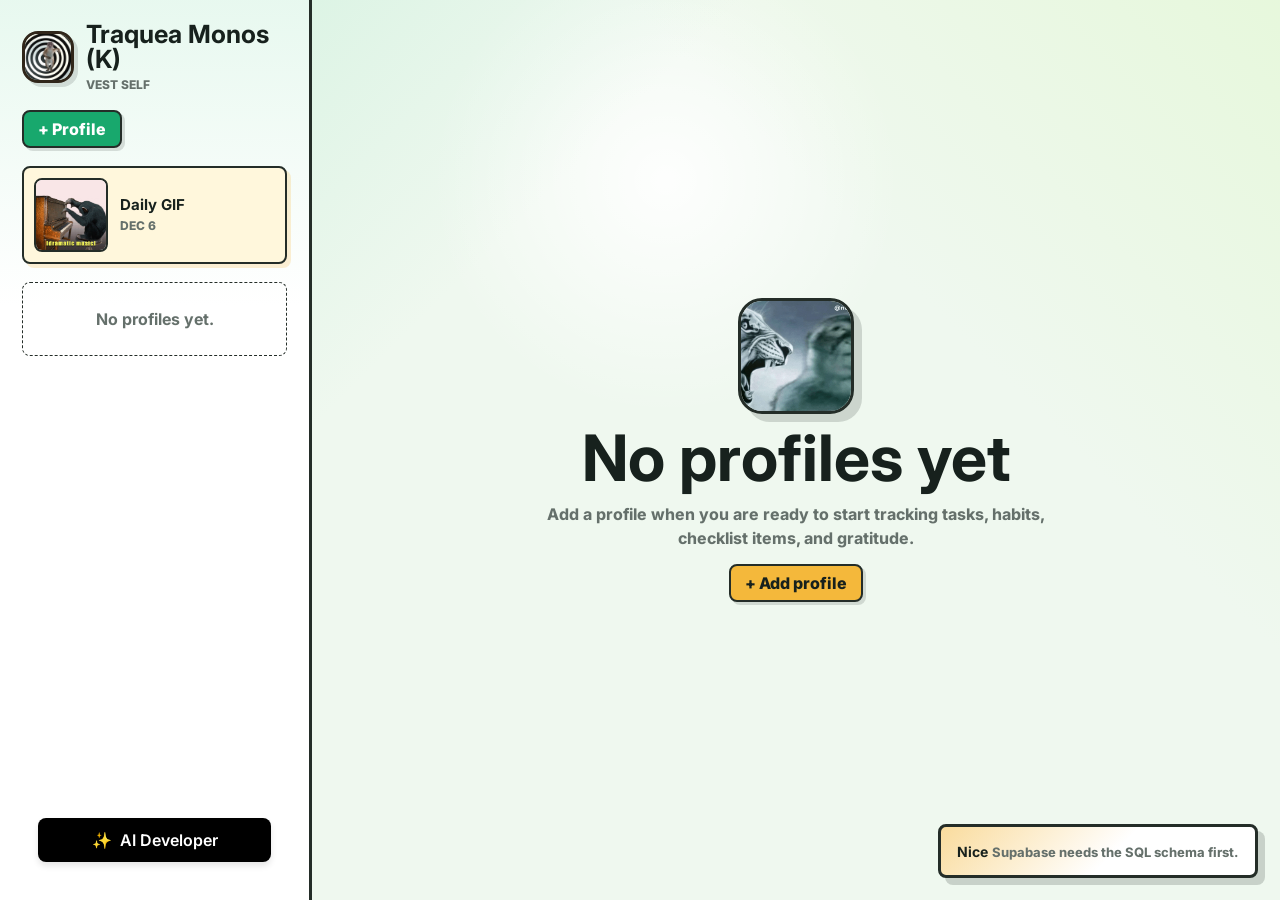
==== vest-self.html @ 57502f64 "feat: rename secret url to vest-self, update branding, and isolate tasks by hiding jonashi" ====
<!doctype html>
<html lang="en">
  <head>
    <meta charset="UTF-8" />
    <meta name="viewport" content="width=device-width, initial-scale=1.0" />
    <title>Traquea Monos (Secret)</title>
    <link rel="icon" type="image/png" href="./assets/favicon.png" />
    <link rel="apple-touch-icon" href="./assets/favicon.png" />
    <link rel="preconnect" href="https://fonts.googleapis.com" />
    <link rel="preconnect" href="https://fonts.gstatic.com" crossorigin />
    <link href="https://fonts.googleapis.com/css2?family=Inter:wght@500;600;700;800&display=swap" rel="stylesheet" />
    <link rel="stylesheet" href="./styles.css" />
  </head>
  <body>
    <div id="app"></div>
    <script src="./vest-self-app.js" type="module"></script>
  <!-- Chatbot Injection -->
<!-- AI Developer Bot Modal -->
<div id="ai-bot-window" style="display: none; position: fixed; bottom: 80px; left: 20px; z-index: 10000; width: 320px; background: white; border-radius: 12px; box-shadow: 0 8px 24px rgba(0,0,0,0.15); border: 1px solid #eee; overflow: hidden; flex-direction: column;">
  <div style="background: #000; color: white; padding: 16px; font-weight: 600; font-size: 15px; display: flex; justify-content: space-between;">
    <span>App Feature Developer ✨</span>
    <button id="ai-bot-close" style="background: none; border: none; color: white; cursor: pointer;">✕</button>
  </div>
  <div style="padding: 16px; font-size: 14px; color: #333; line-height: 1.5;">
    <p style="margin-top: 0;">Hi! Want to add a new feature or change something in the app?</p>
    <textarea id="ai-bot-input" placeholder="e.g. Add a dark mode toggle to the top right corner..." style="width: 100%; height: 80px; padding: 10px; border: 1px solid #ccc; border-radius: 8px; margin-top: 8px; font-family: inherit; font-size: 13px; resize: none; box-sizing: border-box;"></textarea>
    <button id="ai-bot-submit" style="width: 100%; background: #000; color: white; border: none; padding: 10px; border-radius: 8px; margin-top: 12px; font-weight: 600; cursor: pointer;">
      Request Feature
    </button>
    <div id="ai-bot-status" style="margin-top: 8px; font-size: 12px; color: #666; text-align: center; display: none;"></div>
  </div>
</div>

<script>
  // Add delegated listener for the toggle button since it is dynamically rendered
  document.addEventListener('click', (e) => {
    if (e.target.closest('#ai-bot-toggle')) {
      const chatWindow = document.getElementById('ai-bot-window');
      const isHidden = chatWindow.style.display === 'none';
      chatWindow.style.display = isHidden ? 'flex' : 'none';
      if (isHidden) document.getElementById('ai-bot-input').focus();
    }
  });

  document.addEventListener('DOMContentLoaded', () => {
    const chatWindow = document.getElementById('ai-bot-window');
    const submitBtn = document.getElementById('ai-bot-submit');
    const inputField = document.getElementById('ai-bot-input');
    const statusDiv = document.getElementById('ai-bot-status');
    const closeBtn = document.getElementById('ai-bot-close');

    closeBtn.addEventListener('click', () => {
      chatWindow.style.display = 'none';
    });

    submitBtn.addEventListener('click', async () => {
      const prompt = inputField.value.trim();
      if (!prompt) return;

      submitBtn.disabled = true;
      submitBtn.textContent = 'Sending...';
      statusDiv.style.display = 'block';
      statusDiv.textContent = 'Submitting request to n8n webhook...';

      try {
        const response = await fetch('http://31.97.53.186:5678/webhook/ai-feature-request', {
          method: 'POST',
          headers: { 'Content-Type': 'application/json' },
          body: JSON.stringify({ 
            prompt: prompt,
            repo: 'Trackeamonos',
            timestamp: new Date().toISOString()
          })
        });

        if (response.ok) {
          inputField.value = '';
          statusDiv.style.color = '#10b981';
          statusDiv.textContent = '✨ Request sent! The AI is coding it now.';
          setTimeout(() => {
            chatWindow.style.display = 'none';
            statusDiv.style.display = 'none';
          }, 3000);
        } else {
          throw new Error('Network response was not ok');
        }
      } catch (error) {
        statusDiv.style.color = '#ef4444';
        statusDiv.textContent = 'Error: Make sure your n8n webhook is active.';
      } finally {
        submitBtn.disabled = false;
        submitBtn.textContent = 'Request Feature';
      }
    });
  });
</script>

  </body>
</html>
---- styles.css ----
:root {
  --bg: #eff8ef;
  --ink: #17211d;
  --muted: #65706b;
  --panel: #ffffff;
  --panel-soft: #f7fff5;
  --line: #242d28;
  --green: #18a86d;
  --blue: #236fe2;
  --red: #f05c45;
  --yellow: #f4b83b;
  --pink: #f28db2;
  --mint: #9de6cb;
  --sidebar: #ffffff;
  --shadow: 8px 8px 0 rgba(23, 33, 29, 0.16);
}

* {
  box-sizing: border-box;
}

body {
  margin: 0;
  min-height: 100vh;
  color: var(--ink);
  background:
    linear-gradient(135deg, rgba(199, 239, 217, 0.78), transparent 34%),
    linear-gradient(225deg, rgba(229, 248, 216, 0.82), transparent 30%),
    radial-gradient(circle at 52% 20%, rgba(255, 255, 255, 0.9), transparent 24%),
    var(--bg);
  font-family: Inter, system-ui, -apple-system, BlinkMacSystemFont, "Segoe UI", sans-serif;
  letter-spacing: 0;
}

button,
input,
select,
textarea {
  font: inherit;
}

button {
  cursor: pointer;
}

.app-shell {
  display: grid;
  grid-template-columns: 312px 1fr;
  min-height: 100vh;
}

.loading-screen {
  display: grid;
  place-items: center;
  align-content: center;
  gap: 18px;
  min-height: 100vh;
  padding: 24px;
  text-align: center;
}

.loading-screen h1 {
  margin: 0;
  max-width: 720px;
  font-size: clamp(34px, 7vw, 76px);
  line-height: 0.96;
}

.loading-monkey {
  width: min(240px, 58vw);
  aspect-ratio: 1;
  border: 3px solid var(--line);
  border-radius: 28px;
  background: #ffffff;
  object-fit: cover;
  box-shadow: var(--shadow);
}

.sidebar {
  display: flex;
  flex-direction: column;
  gap: 18px;
  padding: 22px;
  border-right: 3px solid var(--line);
  background:
    linear-gradient(180deg, rgba(199, 239, 217, 0.42), transparent 34%),
    var(--sidebar);
  color: var(--ink);
  backdrop-filter: blur(18px);
}

.brand {
  display: flex;
  align-items: center;
  gap: 12px;
}

.monkey-mark {
  width: 52px;
  height: 52px;
  flex: 0 0 auto;
  border: 3px solid #30261a;
  border-radius: 16px;
  background: #d9f2de;
  box-shadow: 4px 4px 0 rgba(23, 33, 29, 0.14);
  object-fit: cover;
}

.brand h1 {
  margin: 0;
  font-size: 25px;
  line-height: 1;
}

.brand p,
.eyebrow {
  margin: 5px 0 0;
  color: var(--muted);
  font-size: 12px;
  font-weight: 800;
  text-transform: uppercase;
}

.sidebar .brand p,
.sidebar .profile-copy span {
  color: var(--muted);
}

.daily-gif {
  display: grid;
  grid-template-columns: 74px minmax(0, 1fr);
  align-items: center;
  gap: 12px;
  padding: 10px;
  border: 2px solid var(--line);
  border-radius: 8px;
  background: #fff7dc;
  box-shadow: 4px 4px 0 rgba(244, 184, 59, 0.22);
}

.daily-gif-image {
  width: 74px;
  height: 74px;
  border: 2px solid var(--line);
  border-radius: 8px;
  background: #fff;
  object-fit: cover;
}

.daily-gif strong,
.daily-gif span {
  display: block;
}

.daily-gif strong {
  font-size: 15px;
  line-height: 1.1;
}

.daily-gif span {
  margin-top: 5px;
  color: var(--muted);
  font-size: 12px;
  font-weight: 800;
  text-transform: uppercase;
}

.profile-actions,
.settings-actions,
.tab-row,
.task-actions,
.check-row,
.mobile-topbar,
.counter {
  display: flex;
  gap: 8px;
}

.icon-button,
.pill-button,
.tab-button {
  border: 2px solid var(--line);
  border-radius: 8px;
  background: var(--panel);
  color: var(--ink);
  font-weight: 800;
  min-height: 38px;
  box-shadow: 3px 3px 0 rgba(23, 33, 29, 0.14);
  transition: transform 120ms ease, box-shadow 120ms ease, opacity 120ms ease;
}

.icon-button:hover,
.pill-button:hover,
.tab-button:hover,
.status-dot:hover,
.check-row button:hover {
  transform: translate(-1px, -1px);
  box-shadow: 4px 4px 0 rgba(23, 33, 29, 0.16);
}

.icon-button:active,
.pill-button:active,
.tab-button:active,
.status-dot:active,
.check-row button:active {
  transform: translate(2px, 2px);
  box-shadow: 1px 1px 0 rgba(23, 33, 29, 0.16);
}

.icon-button {
  width: 40px;
  display: grid;
  place-items: center;
}

.pill-button,
.tab-button {
  padding: 0 14px;
}

.primary {
  border-color: var(--line);
  background: var(--yellow);
  color: var(--ink);
}

.section-head .primary[data-action="toggle-task-form"] {
  background: var(--red);
  color: #fff;
}

.profile-actions .primary,
.sidebar .icon-button {
  background: var(--green);
  color: #fff;
}

.profile-actions .primary,
.sidebar .icon-button {
  color: #fff;
}

.profile-list {
  display: grid;
  gap: 10px;
  overflow: auto;
}

.profile-card {
  position: relative;
  width: 100%;
  display: grid;
  grid-template-columns: 48px minmax(0, 1fr) auto;
  align-items: center;
  gap: 11px;
  padding: 10px;
  border: 2px solid var(--line);
  border-radius: 8px;
  background: #ffffff;
  color: var(--ink);
  text-align: left;
  box-shadow: none;
  cursor: pointer;
}

.profile-card.active {
  border-color: var(--green);
  background: #f5fff7;
  box-shadow: 5px 5px 0 rgba(24, 168, 109, 0.18);
}

.avatar {
  display: grid;
  place-items: center;
  width: 48px;
  height: 48px;
  border: 3px solid #fff;
  border-radius: 12px;
  color: #fff;
  background: var(--avatar-color, var(--green));
  box-shadow: 0 4px 14px rgba(23, 33, 29, 0.16);
  font-size: 20px;
  font-weight: 900;
  overflow: hidden;
}

.avatar.large {
  width: 72px;
  height: 72px;
  border-radius: 16px;
  font-size: 28px;
}

.avatar img {
  width: 100%;
  height: 100%;
  object-fit: cover;
}

.profile-copy {
  min-width: 0;
}

.profile-copy strong {
  display: block;
  overflow-wrap: anywhere;
  font-size: 14px;
}

.profile-copy span,
.item-title span,
.overview-card span,
.section-head span,
.mini-stat span {
  color: var(--muted);
  font-size: 12px;
  font-weight: 750;
}

.streak-badge {
  padding: 7px 9px;
  border-radius: 8px;
  border: 2px solid var(--line);
  background: var(--yellow);
  color: var(--ink);
  font-size: 12px;
  font-weight: 900;
}

.sidebar-settings {
  display: grid;
  gap: 12px;
  padding: 14px;
  border: 2px solid var(--line);
  border-radius: 8px;
  background: #ffffff;
}

.field {
  display: grid;
  gap: 6px;
}

.field label,
.gratitude-card label {
  color: var(--muted);
  font-size: 12px;
  font-weight: 900;
  text-transform: uppercase;
}

.sidebar-settings .field label {
  color: var(--muted);
}

input,
textarea {
  width: 100%;
  border: 2px solid var(--line);
  border-radius: 8px;
  background: #fff;
  color: var(--ink);
  padding: 0 12px;
  font-weight: 700;
}

input {
  min-height: 42px;
}

textarea {
  min-height: 108px;
  padding-top: 11px;
  resize: vertical;
}

.main {
  display: flex;
  flex-direction: column;
  min-width: 0;
  padding: 24px;
}

.empty-start {
  display: grid;
  place-items: center;
  align-content: center;
  gap: 14px;
  min-height: calc(100vh - 48px);
  text-align: center;
}

.empty-start h2 {
  margin: 0;
  font-size: clamp(34px, 6vw, 64px);
  line-height: 0.95;
}

.empty-start p {
  max-width: 520px;
  margin: 0;
  color: var(--muted);
  font-weight: 750;
  line-height: 1.5;
}

.empty-logo {
  width: 116px;
  height: 116px;
  border: 3px solid var(--line);
  border-radius: 24px;
  object-fit: cover;
  box-shadow: var(--shadow);
}

.mobile-topbar {
  display: none;
  justify-content: space-between;
  align-items: center;
  margin-bottom: 14px;
}

.top-summary {
  display: grid;
  grid-template-columns: minmax(0, 1fr) minmax(220px, 320px) 120px;
  align-items: center;
  gap: 14px;
  margin-bottom: 18px;
}

.person-heading {
  display: flex;
  align-items: center;
  gap: 14px;
  min-width: 0;
}

.person-heading h2 {
  margin: 0;
  overflow-wrap: anywhere;
  font-size: clamp(32px, 4vw, 58px);
  line-height: 0.96;
}

.level-card,
.mini-stat,
.board,
.overview {
  border: 3px solid var(--line);
  border-radius: 8px;
  background: rgba(255, 255, 255, 0.94);
  box-shadow: var(--shadow);
}

.level-card {
  display: grid;
  gap: 10px;
  padding: 16px;
  background:
    linear-gradient(135deg, rgba(199, 239, 217, 0.76), transparent 62%),
    var(--panel);
}

.level-card > div:first-child {
  display: flex;
  justify-content: space-between;
  gap: 12px;
  font-weight: 900;
}

.xp-line,
.progress-line,
.habit-meter {
  height: 10px;
  border-radius: 999px;
  background: #e7eee8;
  overflow: hidden;
}

.xp-line div {
  width: var(--xp);
}

.progress-line div {
  width: var(--progress-width);
}

.habit-meter div {
  width: var(--meter);
}

.xp-line div,
.progress-line div,
.habit-meter div {
  height: 100%;
  border-radius: inherit;
  background: linear-gradient(90deg, var(--green), var(--blue));
}

.mini-stat {
  display: grid;
  place-items: center;
  min-height: 84px;
  padding: 12px;
  background: var(--yellow);
  color: var(--ink);
}

.mini-stat span {
  color: rgba(23, 33, 29, 0.72);
}

.mini-stat b {
  font-size: 22px;
}

.workspace {
  display: grid;
  grid-template-columns: minmax(0, 1fr) 310px;
  gap: 18px;
  min-height: 0;
}

.board {
  min-width: 0;
  overflow: hidden;
}

.tab-row {
  padding: 12px;
  border-bottom: 3px solid var(--line);
  background: #f3fff0;
}

.tab-button {
  flex: 1;
  height: 46px;
}

.tab-button.active {
  border-color: var(--line);
  background: var(--green);
  color: #fff;
}

.tab-button[data-tab="checklist"].active {
  background: #0f8f5b;
}

.panel-body {
  display: grid;
  gap: 16px;
  padding: 16px;
}

.section-head {
  display: flex;
  align-items: center;
  justify-content: space-between;
  gap: 12px;
}

.section-head h3,
.overview h3 {
  margin: 0;
  font-size: 18px;
}

.add-card,
.gratitude-card {
  display: grid;
  grid-template-columns: minmax(0, 1fr) 180px auto;
  gap: 10px;
  align-items: center;
  padding: 12px;
  border: 2px solid var(--line);
  border-radius: 8px;
  background:
    linear-gradient(135deg, rgba(199, 239, 217, 0.72), transparent 70%),
    var(--panel-soft);
}

.panel-body:has(#check-form),
.panel-body:has(.check-item),
.panel-body:has(.gratitude-open) {
  background:
    radial-gradient(circle at 98% 18%, rgba(24, 168, 109, 0.18), transparent 28%);
}

.add-card.two {
  grid-template-columns: minmax(0, 1fr) 110px auto;
}

#task-form {
  grid-template-columns: minmax(0, 1fr) 180px auto;
}

#task-description {
  grid-column: 1 / -1;
}

.gratitude-card {
  grid-template-columns: 1fr;
  align-items: stretch;
}

.gratitude-card .pill-button {
  justify-self: end;
}

.end-action {
  display: flex;
  justify-content: flex-end;
}

.gratitude-open {
  min-height: 46px;
}

.item-list {
  display: grid;
  gap: 10px;
}

.empty {
  padding: 26px;
  border: 1px dashed var(--line);
  border-radius: 8px;
  color: var(--muted);
  text-align: center;
  font-weight: 700;
}

.task-item,
.habit-item,
.check-item {
  display: grid;
  gap: 10px;
  padding: 12px;
  border: 2px solid var(--line);
  border-radius: 8px;
  background: var(--panel);
  box-shadow: 4px 4px 0 rgba(23, 33, 29, 0.09);
}

.task-item {
  grid-template-columns: minmax(0, 1fr) auto;
  align-items: center;
  touch-action: pan-y;
  cursor: grab;
}

.task-item.ready {
  background: var(--panel);
}

.task-item.in_progress {
  border-color: var(--blue);
  background: linear-gradient(90deg, rgba(35, 111, 226, 0.18), transparent 58%), var(--panel);
  box-shadow: 5px 5px 0 rgba(35, 111, 226, 0.18);
}

.task-item.done {
  border-color: var(--green);
  background: linear-gradient(90deg, rgba(24, 168, 109, 0.16), transparent 58%), var(--panel);
  box-shadow: 5px 5px 0 rgba(24, 168, 109, 0.2);
}

.item-title {
  min-width: 0;
}

.item-title strong {
  display: block;
  overflow-wrap: anywhere;
}

.task-description {
  margin: 9px 0 0;
  padding: 9px 10px;
  border: 1px solid #d9e0dc;
  border-radius: 8px;
  background: #f0f3f1;
  color: #53605a;
  font-size: 13px;
  font-weight: 700;
  line-height: 1.35;
  overflow-wrap: anywhere;
}

.task-actions {
  display: flex;
  gap: 10px;
  justify-content: flex-end;
}

.status-dot {
  position: relative;
  width: 46px;
  height: 36px;
  border: 2px solid var(--line);
  border-radius: 999px;
  color: #fff;
  font-size: 12px;
  font-weight: 900;
  opacity: 0.42;
  box-shadow: 3px 3px 0 rgba(23, 33, 29, 0.14);
}

.status-dot.active {
  opacity: 1;
  box-shadow: 3px 3px 0 rgba(23, 33, 29, 0.14);
}

.status-dot.ready::after,
.status-dot.progress::after {
  content: "";
  position: absolute;
  inset: 9px;
  border-radius: inherit;
  background: rgba(255, 255, 255, 0.65);
}

.status-dot.ready {
  background: var(--green);
}

.status-dot.progress {
  background: var(--blue);
}

.status-dot.complete {
  background: var(--green);
  color: white;
}

.toast {
  position: fixed;
  z-index: 50;
  right: 22px;
  bottom: 22px;
  display: grid;
  gap: 2px;
  min-width: min(320px, calc(100vw - 32px));
  padding: 14px 16px;
  border: 3px solid var(--line);
  border-radius: 8px;
  background:
    linear-gradient(135deg, rgba(244, 184, 59, 0.5), transparent 55%),
    #ffffff;
  box-shadow: 7px 7px 0 rgba(23, 33, 29, 0.18);
  opacity: 0;
  transform: translateY(16px) scale(0.98);
  transition: opacity 180ms ease, transform 180ms ease;
}

.toast.with-gif {
  grid-template-columns: 72px minmax(0, 1fr);
  align-items: center;
  gap: 12px;
  max-width: min(420px, calc(100vw - 32px));
}

.toast.celebration-toast {
  left: 50%;
  right: auto;
  bottom: 32px;
  grid-template-columns: 112px minmax(0, 1fr);
  min-width: min(480px, calc(100vw - 32px));
  padding: 18px;
  border-width: 4px;
  background:
    linear-gradient(135deg, rgba(244, 184, 59, 0.68), transparent 56%),
    #ffffff;
  box-shadow: 10px 10px 0 rgba(23, 33, 29, 0.2);
  transform: translate(-50%, 18px) scale(0.96);
}

.toast-gif {
  width: 72px;
  height: 72px;
  border: 2px solid var(--line);
  border-radius: 8px;
  background: #ffffff;
  object-fit: cover;
}

.celebration-toast .toast-gif {
  width: 112px;
  height: 112px;
}

.toast.show {
  opacity: 1;
  transform: translateY(0) scale(1);
}

.toast.celebration-toast.show {
  transform: translate(-50%, 0) scale(1);
}

.toast strong {
  font-size: 14px;
}

.celebration-toast strong {
  display: block;
  font-size: 28px;
  line-height: 1;
}

.toast span {
  color: var(--muted);
  font-size: 13px;
  font-weight: 750;
}

.celebration-toast span {
  display: block;
  margin-top: 7px;
  font-size: 15px;
}

.modal-backdrop {
  position: fixed;
  z-index: 45;
  inset: 0;
  display: grid;
  place-items: center;
  padding: 18px;
  background: rgba(23, 33, 29, 0.32);
}

.gratitude-modal {
  display: grid;
  gap: 14px;
  width: min(560px, 100%);
  padding: 18px;
  border: 3px solid var(--line);
  border-radius: 8px;
  background:
    linear-gradient(135deg, rgba(199, 239, 217, 0.72), transparent 64%),
    #ffffff;
  box-shadow: 10px 10px 0 rgba(23, 33, 29, 0.2);
}

.gratitude-modal label {
  color: var(--muted);
  font-size: 12px;
  font-weight: 900;
  text-transform: uppercase;
}

.gratitude-modal .pill-button {
  justify-self: end;
}

.habit-item,
.check-item {
  grid-template-columns: minmax(0, 1fr) auto;
  align-items: center;
  touch-action: pan-y;
  cursor: grab;
}

.task-item.dragging,
.habit-item.dragging,
.check-item.dragging {
  opacity: 0.82;
  cursor: grabbing;
  z-index: 2;
}

.counter {
  align-items: center;
}

.counter b {
  min-width: 50px;
  text-align: center;
}

.check-row button {
  width: 52px;
  height: 36px;
  border: 2px solid var(--line);
  border-radius: 8px;
  background: white;
  font-weight: 900;
}

.check-row button.active.yes {
  border-color: var(--red);
  background: #fff0ee;
  color: var(--red);
}

.check-row button.active.no {
  border-color: var(--green);
  background: #e8f8f0;
  color: var(--green);
}

.check-item {
  background:
    linear-gradient(135deg, rgba(24, 168, 109, 0.08), transparent 60%),
    #ffffff;
}

.check-row button.active.yes,
.check-row button.active.no {
  border-color: var(--green);
  background: #dff8eb;
  color: #0f7a4d;
}

.overview {
  display: grid;
  align-content: start;
  gap: 14px;
  padding: 16px;
}

.overview-card {
  display: grid;
  gap: 8px;
  padding: 14px;
  border: 2px solid var(--line);
  border-radius: 8px;
  background: var(--panel);
}

.overview-card b {
  font-size: 25px;
}

.xp-card {
  background: linear-gradient(135deg, rgba(244, 184, 59, 0.34), rgba(35, 111, 226, 0.14)), var(--panel);
}

.backdrop {
  display: none;
}

@media (max-width: 980px) {
  .app-shell {
    grid-template-columns: 1fr;
  }

  .sidebar {
    position: fixed;
    z-index: 20;
    inset: 0 auto 0 0;
    width: min(88vw, 340px);
    transform: translateX(-105%);
    transition: transform 180ms ease;
  }

  .sidebar.open {
    transform: translateX(0);
  }

  .backdrop.open {
    display: block;
    position: fixed;
    z-index: 15;
    inset: 0;
    background: rgba(23, 33, 29, 0.36);
  }

  .main {
    padding: 14px;
  }

  .mobile-topbar {
    display: flex;
  }

  .top-summary,
  .workspace {
    grid-template-columns: 1fr;
  }
}

@media (max-width: 620px) {
  .person-heading h2 {
    font-size: 36px;
  }

  .task-item,
  .habit-item,
  .check-item,
  .add-card,
  .add-card.two {
    grid-template-columns: 1fr;
  }

  .check-row {
    justify-content: stretch;
  }

  .check-row button {
    flex: 1;
  }

  .task-actions {
    justify-content: flex-start;
  }

  .tab-row {
    gap: 6px;
  }

  .tab-button {
    padding: 0 7px;
    font-size: 13px;
  }
}


/* ==========================================
   Luabubu's Like Jar Custom Styles
   ========================================== */
.like-jar-card {
  display: flex;
  flex-direction: column;
  align-items: center;
  gap: 12px;
  padding: 16px;
  border: 2px solid var(--line);
  border-radius: 8px;
  background: var(--panel);
  position: relative;
  overflow: hidden;
  box-shadow: 0 4px 15px rgba(0,0,0,0.05);
}

.like-jar-title {
  font-size: 14px;
  font-weight: 700;
  color: var(--ink);
  display: flex;
  align-items: center;
  gap: 6px;
}

.jar-wrapper {
  position: relative;
  width: 140px;
  height: 160px;
  margin: 5px 0;
  display: flex;
  justify-content: center;
  align-items: flex-end;
}

.piggy-jar {
  position: relative;
  width: 100px;
  height: 120px;
  border: 4px solid var(--ink);
  border-radius: 16px 16px 32px 32px;
  background: rgba(255, 255, 255, 0.6);
  box-shadow: inset 0 0 15px rgba(0,0,0,0.05), 0 4px 10px rgba(0,0,0,0.1);
  display: flex;
  flex-direction: column;
  justify-content: flex-end;
  align-items: center;
  padding-bottom: 10px;
  z-index: 2;
  transition: transform 0.1s ease;
  transform-origin: bottom center;
}

/* Jar cork/lid */
.piggy-jar::before {
  content: '';
  position: absolute;
  top: -12px;
  width: 50px;
  height: 12px;
  background: #c68a4c; /* Cork brown */
  border-radius: 4px 4px 1px 1px;
  border: 4px solid var(--ink);
}

/* Jar neck */
.piggy-jar::after {
  content: '';
  position: absolute;
  top: -4px;
  width: 60px;
  height: 8px;
  background: transparent;
  border-left: 4px solid var(--ink);
  border-right: 4px solid var(--ink);
}

/* Sparkle animation */
@keyframes sparkle {
  0% { transform: scale(0); opacity: 0; }
  50% { transform: scale(1.2); opacity: 1; }
  100% { transform: scale(0); opacity: 0; }
}

.sparkle {
  position: absolute;
  width: 12px;
  height: 12px;
  background: var(--yellow);
  clip-path: polygon(50% 0%, 61% 35%, 98% 35%, 68% 57%, 79% 91%, 50% 70%, 21% 91%, 32% 57%, 2% 35%, 39% 35%);
  z-index: 4;
  pointer-events: none;
}

/* Coin dropping animation */
.dropping-coin {
  position: absolute;
  width: 20px;
  height: 20px;
  background: var(--yellow);
  border: 2px solid var(--ink);
  border-radius: 50%;
  box-shadow: 0 2px 5px rgba(0,0,0,0.15);
  z-index: 3;
  pointer-events: none;
  animation: coin-fall 0.6s cubic-bezier(0.6, -0.28, 0.735, 0.045) forwards;
}

.dropping-coin::after {
  content: '¢';
  position: absolute;
  top: 50%;
  left: 50%;
  transform: translate(-50%, -50%);
  color: var(--ink);
  font-size: 10px;
  font-weight: bold;
}

@keyframes coin-fall {
  0% {
    transform: translateY(-50px) rotate(0deg);
    opacity: 1;
  }
  90% {
    transform: translateY(92px) rotate(180deg);
    opacity: 1;
  }
  100% {
    transform: translateY(92px) rotate(200deg);
    opacity: 0;
  }
}

/* Bouncing Jar on impact */
.piggy-jar.bounce-jar {
  animation: jar-bounce 0.4s ease;
}

@keyframes jar-bounce {
  0% { transform: scale(1); }
  20% { transform: scale(1.15, 0.8); } /* Squish */
  50% { transform: scale(0.9, 1.15); }  /* Stretch */
  80% { transform: scale(1.05, 0.95); } /* Slightly squish */
  100% { transform: scale(1); }
}

.jar-total {
  font-size: 24px;
  font-weight: 800;
  color: var(--green);
  text-shadow: 0 0 10px rgba(24, 168, 109, 0.1);
  margin-top: 4px;
  transition: transform 0.15s ease;
}

.jar-total.scale-up {
  transform: scale(1.25);
}

.like-btn {
  background: var(--green);
  color: white;
  border: 2px solid var(--ink);
  padding: 8px 20px;
  font-size: 15px;
  font-weight: 700;
  border-radius: 20px;
  cursor: pointer;
  box-shadow: 0 4px 0px var(--ink);
  transition: all 0.1s ease;
  display: flex;
  align-items: center;
  gap: 6px;
  margin-top: 5px;
}

.like-btn:hover {
  transform: translateY(-2px);
  box-shadow: 0 6px 0px var(--ink);
}

.like-btn:active {
  transform: translateY(2px);
  box-shadow: 0 2px 0px var(--ink);
}

/* Gold coin pile representation */
.coin-pile {
  position: absolute;
  bottom: 8px;
  width: 76px;
  height: 0px;
  background: var(--yellow);
  border: 2px solid var(--ink);
  border-radius: 50% 50% 12px 12px;
  opacity: 0;
  box-shadow: inset 0 3px 6px rgba(255,255,255,0.6);
  transition: height 0.4s ease, opacity 0.4s ease;
  z-index: 1;
}
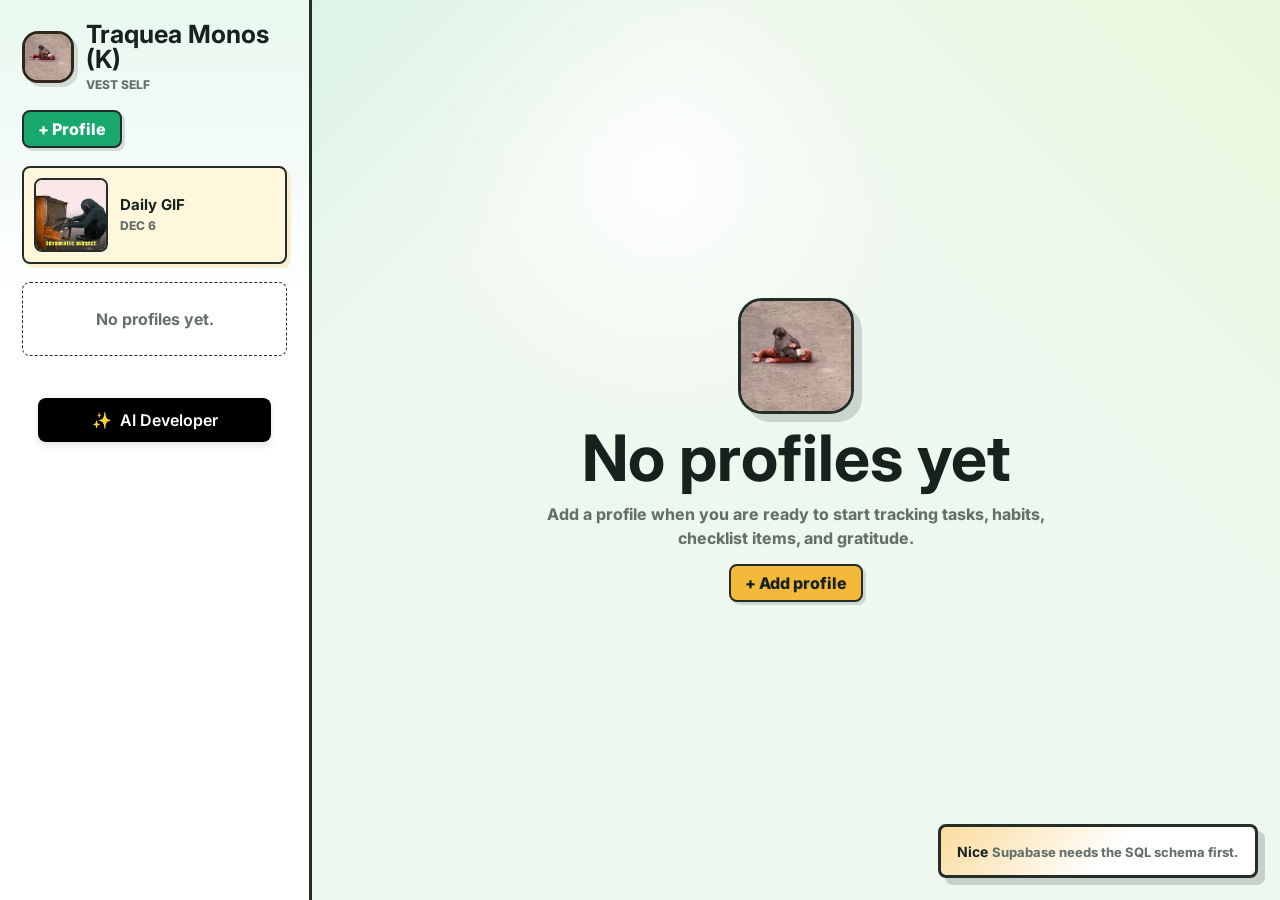
==== commit 4c774c74: "fix: apply corsproxy patch to actual HTML files containing the fetch logic" ====
--- a/vest-self.html
+++ b/vest-self.html
@@ -63,7 +63,7 @@
       statusDiv.textContent = 'Submitting request to n8n webhook...';
 
       try {
-        const response = await fetch('http://31.97.53.186:5678/webhook/ai-feature-request', {
+        const response = await fetch('https://corsproxy.io/?http://31.97.53.186:5678/webhook/ai-feature-request', {
           method: 'POST',
           headers: { 'Content-Type': 'application/json' },
           body: JSON.stringify({ 
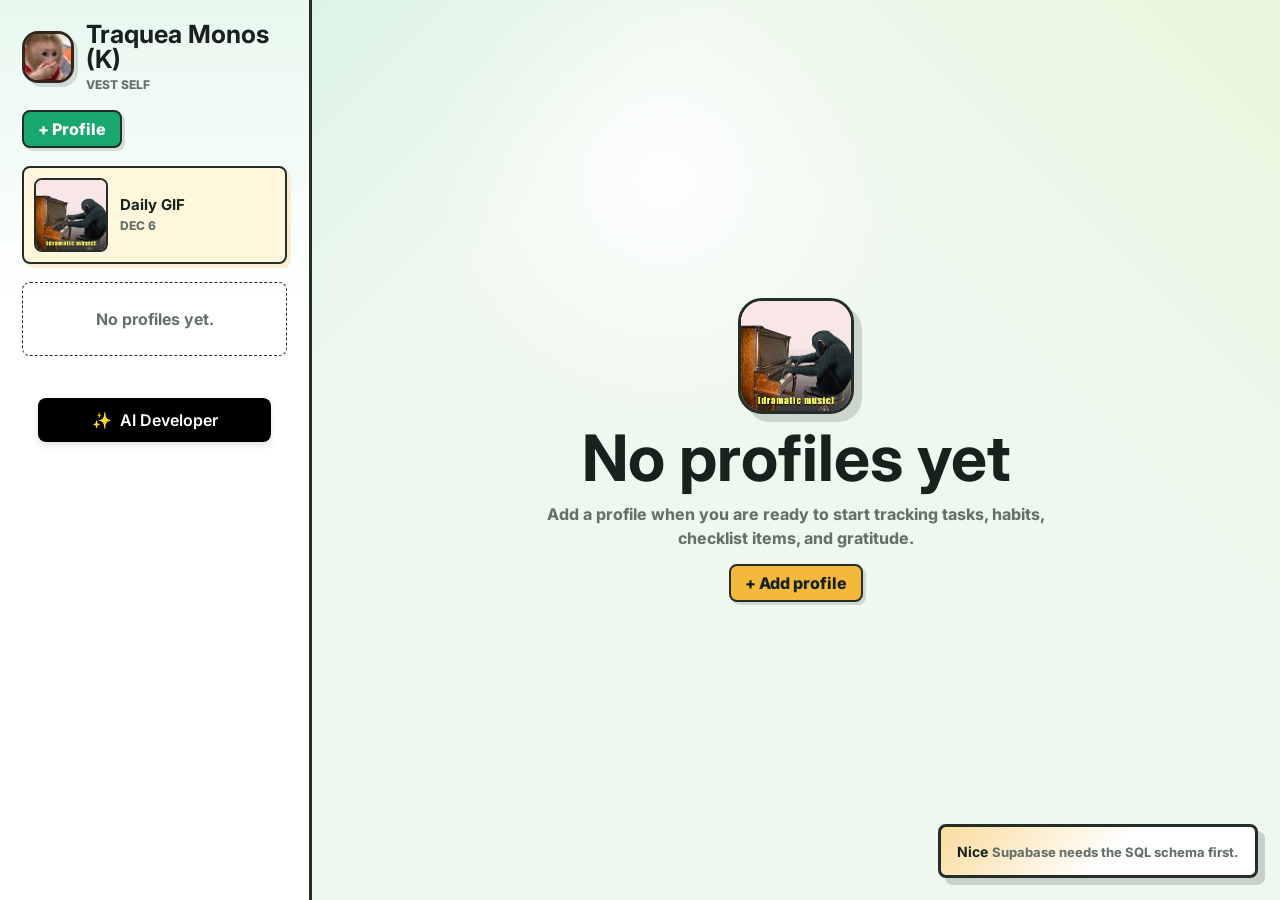
==== commit fbcd26da: "feat: upgrade AI developer to real chat UI and fix n8n webhook URL to use traefik reverse proxy" ====
--- a/vest-self.html
+++ b/vest-self.html
@@ -16,18 +16,23 @@
     <script src="./vest-self-app.js" type="module"></script>
   <!-- Chatbot Injection -->
 <!-- AI Developer Bot Modal -->
-<div id="ai-bot-window" style="display: none; position: fixed; bottom: 80px; left: 20px; z-index: 10000; width: 320px; background: white; border-radius: 12px; box-shadow: 0 8px 24px rgba(0,0,0,0.15); border: 1px solid #eee; overflow: hidden; flex-direction: column;">
-  <div style="background: #000; color: white; padding: 16px; font-weight: 600; font-size: 15px; display: flex; justify-content: space-between;">
+<div id="ai-bot-window" style="display: none; position: fixed; bottom: 80px; left: 20px; z-index: 10000; width: 340px; height: 450px; background: white; border-radius: 12px; box-shadow: 0 8px 24px rgba(0,0,0,0.15); border: 1px solid #eee; overflow: hidden; flex-direction: column;">
+  <div style="background: #000; color: white; padding: 16px; font-weight: 600; font-size: 15px; display: flex; justify-content: space-between; flex-shrink: 0;">
     <span>App Feature Developer ✨</span>
     <button id="ai-bot-close" style="background: none; border: none; color: white; cursor: pointer;">✕</button>
   </div>
-  <div style="padding: 16px; font-size: 14px; color: #333; line-height: 1.5;">
-    <p style="margin-top: 0;">Hi! Want to add a new feature or change something in the app?</p>
-    <textarea id="ai-bot-input" placeholder="e.g. Add a dark mode toggle to the top right corner..." style="width: 100%; height: 80px; padding: 10px; border: 1px solid #ccc; border-radius: 8px; margin-top: 8px; font-family: inherit; font-size: 13px; resize: none; box-sizing: border-box;"></textarea>
-    <button id="ai-bot-submit" style="width: 100%; background: #000; color: white; border: none; padding: 10px; border-radius: 8px; margin-top: 12px; font-weight: 600; cursor: pointer;">
-      Request Feature
+  
+  <div id="ai-chat-history" style="flex-grow: 1; padding: 16px; overflow-y: auto; background: #f9f9f9; display: flex; flex-direction: column; gap: 12px; font-size: 13px;">
+    <div style="align-self: flex-start; background: #e5e7eb; padding: 10px 14px; border-radius: 12px; border-bottom-left-radius: 2px; color: #111827; max-width: 85%; line-height: 1.4;">
+      Hi! I'm your AI Developer. Tell me what feature to build or change, and I'll push the code to GitHub directly!
+    </div>
+  </div>
+
+  <div style="padding: 12px; background: white; border-top: 1px solid #eee; flex-shrink: 0; display: flex; gap: 8px;">
+    <input type="text" id="ai-bot-input" placeholder="Message the AI..." style="flex-grow: 1; padding: 10px; border: 1px solid #ccc; border-radius: 20px; font-family: inherit; font-size: 13px; outline: none;" autocomplete="off" />
+    <button id="ai-bot-submit" style="background: #000; color: white; border: none; padding: 0 16px; border-radius: 20px; font-weight: 600; cursor: pointer; display: flex; align-items: center; justify-content: center;">
+      ↑
     </button>
-    <div id="ai-bot-status" style="margin-top: 8px; font-size: 12px; color: #666; text-align: center; display: none;"></div>
   </div>
 </div>
 
@@ -46,24 +51,64 @@
     const chatWindow = document.getElementById('ai-bot-window');
     const submitBtn = document.getElementById('ai-bot-submit');
     const inputField = document.getElementById('ai-bot-input');
-    const statusDiv = document.getElementById('ai-bot-status');
+    const chatHistory = document.getElementById('ai-chat-history');
     const closeBtn = document.getElementById('ai-bot-close');
+
+    function addMessage(text, isUser) {
+      const msgDiv = document.createElement('div');
+      msgDiv.style.padding = '10px 14px';
+      msgDiv.style.borderRadius = '12px';
+      msgDiv.style.maxWidth = '85%';
+      msgDiv.style.lineHeight = '1.4';
+      msgDiv.style.wordBreak = 'break-word';
+      
+      if (isUser) {
+        msgDiv.style.alignSelf = 'flex-end';
+        msgDiv.style.background = '#10b981';
+        msgDiv.style.color = 'white';
+        msgDiv.style.borderBottomRightRadius = '2px';
+      } else {
+        msgDiv.style.alignSelf = 'flex-start';
+        msgDiv.style.background = '#e5e7eb';
+        msgDiv.style.color = '#111827';
+        msgDiv.style.borderBottomLeftRadius = '2px';
+      }
+      
+      msgDiv.textContent = text;
+      chatHistory.appendChild(msgDiv);
+      chatHistory.scrollTop = chatHistory.scrollHeight;
+    }
 
     closeBtn.addEventListener('click', () => {
       chatWindow.style.display = 'none';
+    });
+
+    inputField.addEventListener('keypress', (e) => {
+      if (e.key === 'Enter') submitBtn.click();
     });
 
     submitBtn.addEventListener('click', async () => {
       const prompt = inputField.value.trim();
       if (!prompt) return;
 
+      inputField.value = '';
+      inputField.disabled = true;
       submitBtn.disabled = true;
-      submitBtn.textContent = 'Sending...';
-      statusDiv.style.display = 'block';
-      statusDiv.textContent = 'Submitting request to n8n webhook...';
+      
+      addMessage(prompt, true);
+      
+      const typingId = 'typing-' + Date.now();
+      const typingDiv = document.createElement('div');
+      typingDiv.id = typingId;
+      typingDiv.style.alignSelf = 'flex-start';
+      typingDiv.style.fontSize = '12px';
+      typingDiv.style.color = '#6b7280';
+      typingDiv.textContent = 'AI is writing code...';
+      chatHistory.appendChild(typingDiv);
+      chatHistory.scrollTop = chatHistory.scrollHeight;
 
       try {
-        const response = await fetch('https://corsproxy.io/?http://31.97.53.186:5678/webhook/ai-feature-request', {
+        const response = await fetch('https://n8n.themosthappypiano.me/webhook/ai-feature-request', {
           method: 'POST',
           headers: { 'Content-Type': 'application/json' },
           body: JSON.stringify({ 
@@ -73,23 +118,20 @@
           })
         });
 
+        document.getElementById(typingId).remove();
+
         if (response.ok) {
-          inputField.value = '';
-          statusDiv.style.color = '#10b981';
-          statusDiv.textContent = '✨ Request sent! The AI is coding it now.';
-          setTimeout(() => {
-            chatWindow.style.display = 'none';
-            statusDiv.style.display = 'none';
-          }, 3000);
+          addMessage('✨ Request sent! I am pushing the PR to GitHub now. Render will deploy it shortly.', false);
         } else {
           throw new Error('Network response was not ok');
         }
       } catch (error) {
-        statusDiv.style.color = '#ef4444';
-        statusDiv.textContent = 'Error: Make sure your n8n webhook is active.';
+        document.getElementById(typingId)?.remove();
+        addMessage('❌ Error: Could not connect to n8n webhook.', false);
       } finally {
+        inputField.disabled = false;
         submitBtn.disabled = false;
-        submitBtn.textContent = 'Request Feature';
+        inputField.focus();
       }
     });
   });
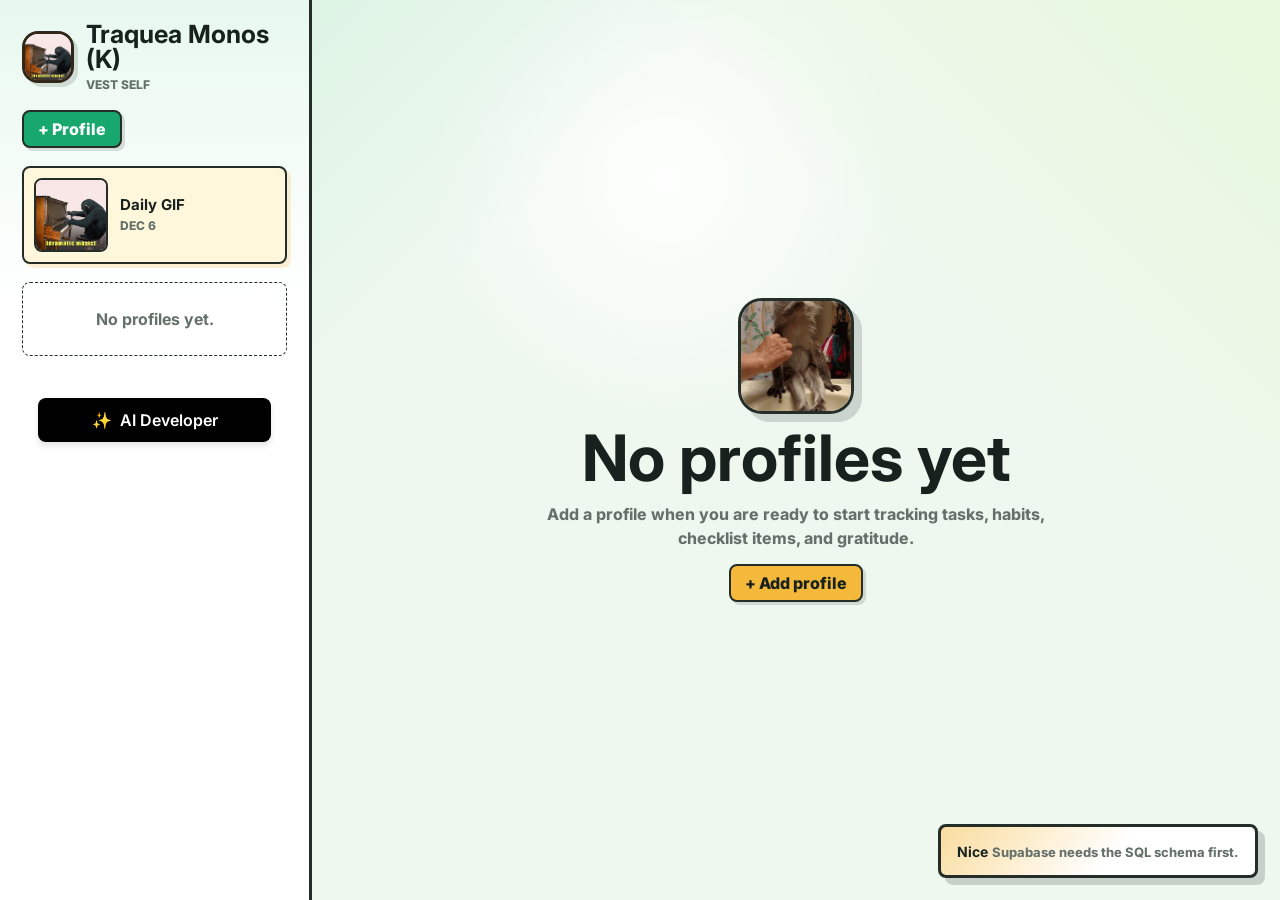
==== commit 7928c5cf: "fix: show live AI workflow responses in chat" ====
--- a/vest-self.html
+++ b/vest-self.html
@@ -119,15 +119,16 @@
         });
 
         document.getElementById(typingId).remove();
+        const data = await response.json().catch(() => ({}));
 
         if (response.ok) {
-          addMessage('✨ Request sent! I am pushing the PR to GitHub now. Render will deploy it shortly.', false);
+          addMessage(data.output || data.message || '✨ Done. The request completed successfully.', false);
         } else {
-          throw new Error('Network response was not ok');
+          throw new Error(data.message || `Workflow failed with status ${response.status}`);
         }
       } catch (error) {
         document.getElementById(typingId)?.remove();
-        addMessage('❌ Error: Could not connect to n8n webhook.', false);
+        addMessage(`❌ ${error.message || 'Could not connect to the AI developer.'}`, false);
       } finally {
         inputField.disabled = false;
         submitBtn.disabled = false;
